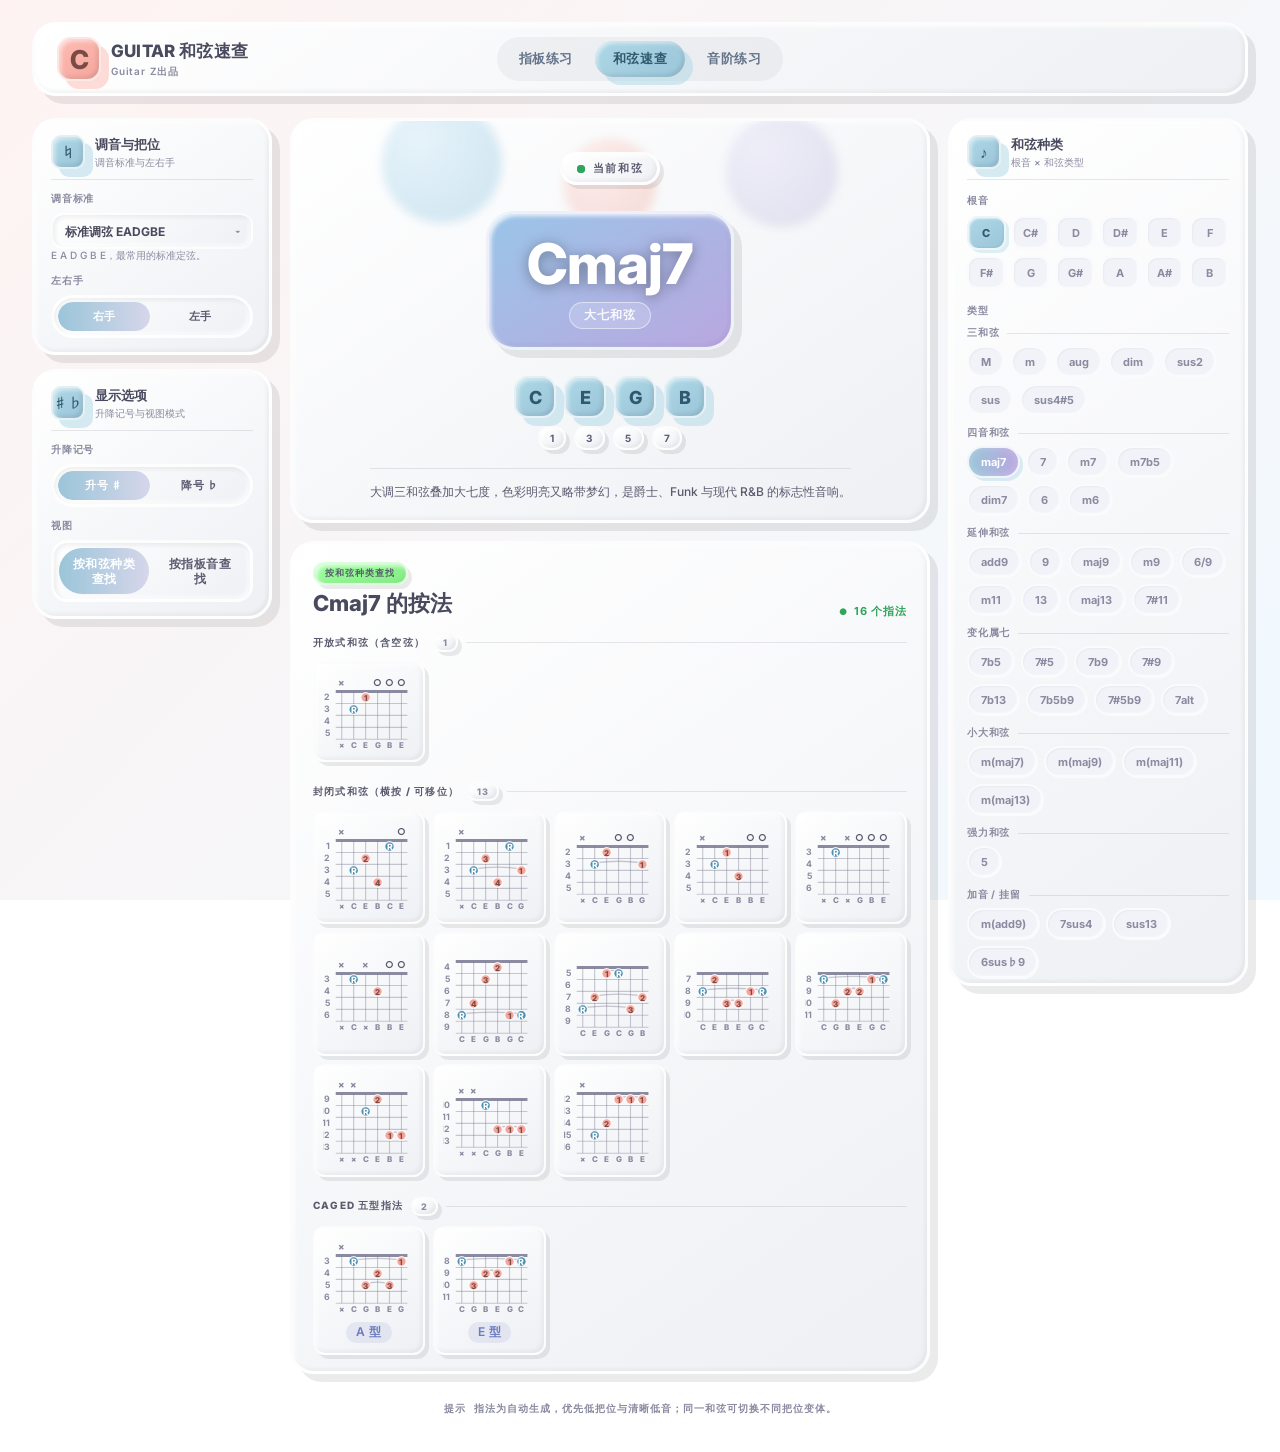
==== chords.html @ 2964bafa "fix(chords): enforce CAGED root string and use full G shape for C major" ====
<!doctype html>
<html lang="zh-CN">
  <head>
    <meta charset="UTF-8" />
    <meta name="viewport" content="width=device-width, initial-scale=1.0" />
    <meta name="theme-color" content="#fef3f2" />
    <title>GUITAR 和弦速查</title>
    <link rel="icon" href="data:image/svg+xml,%3Csvg xmlns='http://www.w3.org/2000/svg' viewBox='0 0 32 32'%3E%3Crect x='1' y='1' width='30' height='30' rx='7' fill='%23fef3f2' stroke='%23cdd3e0' stroke-width='2'/%3E%3Ctext x='16' y='23' text-anchor='middle' font-family='Arial' font-weight='bold' font-size='20' fill='%23f5a69c'%3EG%3C/text%3E%3C/svg%3E" />
    <link rel="preconnect" href="https://fonts.googleapis.com" />
    <link rel="preconnect" href="https://fonts.gstatic.com" crossorigin />
    <link href="https://fonts.googleapis.com/css2?family=Inter:wght@300;400;500;600;700;800&display=swap" rel="stylesheet" />
    <link rel="stylesheet" href="chord-styles.css?v=16" />
    <link rel="stylesheet" href="fretboard-fullscreen.css?v=1" />
  </head>
  <body>
    <main class="app-shell">
      <header class="topbar reveal fade-in">
        <a class="brand" href="chords.html" aria-label="和弦速查首页">
          <span class="brand-mark" aria-hidden="true">C</span>
          <span>
            <strong>GUITAR 和弦速查</strong>
            <small>Guitar Z出品</small>
          </span>
        </a>
        <nav class="tool-nav tabs" aria-label="工具导航">
          <a class="tool-tab" href="index.html">指板练习</a>
          <a class="tool-tab active" href="chords.html" aria-current="page">和弦速查</a>
          <a class="tool-tab" href="scales.html">音阶练习</a>
        </nav>
      </header>

      <!-- 三栏布局：左控制 → 中主区 → 右和弦种类（移动端重排为 主→右→左） -->
      <div class="chords-layout">
        <!-- 左栏：调音与把位 + 显示选项 -->
        <aside class="layout-left reveal" aria-label="设置">
          <article class="control-card brutal-shadow">
            <div class="control-title-row">
              <div class="control-icon" aria-hidden="true">♮</div>
              <div>
                <h2>调音与把位</h2>
                <p>调音标准与左右手</p>
              </div>
            </div>
            <div class="setting-block">
              <label class="setting-label" for="tuningSelect">调音标准</label>
              <div class="clay-select-wrap">
                <select id="tuningSelect" class="clay-select" aria-label="调音标准">
                  <option value="standard">标准调弦 EADGBE</option>
                  <option value="dropD">Drop D · DADGBE</option>
                  <option value="dadgad">DADGAD</option>
                  <option value="openG">Open G · DGDGBD</option>
                  <option value="openD">Open D · DADF♯AD</option>
                  <option value="eb">半音降调 · E♭A♭D♭G♭B♭E♭</option>
                </select>
              </div>
              <p class="tuning-desc" id="tuningDesc">E A D G B E，最常用的标准定弦。</p>
            </div>
            <div class="setting-block">
              <span class="setting-label">左右手</span>
              <div class="segmented" id="handSwitch" role="group" aria-label="左右手配置">
                <button type="button" data-hand="right" class="active" aria-pressed="true">右手</button>
                <button type="button" data-hand="left" aria-pressed="false">左手</button>
              </div>
            </div>
          </article>

          <article class="control-card brutal-shadow">
            <div class="control-title-row">
              <div class="control-icon" aria-hidden="true">♯♭</div>
              <div>
                <h2>显示选项</h2>
                <p>升降记号与视图模式</p>
              </div>
            </div>
            <div class="setting-block">
              <span class="setting-label">升降记号</span>
              <div class="segmented" id="accidentalSwitch" role="group" aria-label="升降记号">
                <button type="button" data-acc="sharp" class="active" aria-pressed="true">升号 ♯</button>
                <button type="button" data-acc="flat" aria-pressed="false">降号 ♭</button>
              </div>
            </div>
            <div class="setting-block">
              <span class="setting-label">视图</span>
              <div class="segmented view-switch-two-col" id="viewSwitch" role="group" aria-label="查找方式">
                <button type="button" data-view="voicing" class="active" aria-pressed="true">按和弦种类查找</button>
                <button type="button" data-view="fretboard" aria-pressed="false">按指板音查找</button>
              </div>
            </div>
          </article>
        </aside>

        <!-- 主栏：当前和弦 + 指法图 -->
        <div class="layout-main">
          <!-- 当前和弦主视觉（移到主栏顶部） -->
          <section class="hero-card reveal fade-in brutal-shadow-lg" aria-labelledby="chord-symbol">
            <div class="hero-orbs" aria-hidden="true">
              <span class="orb orb-1"></span>
              <span class="orb orb-2"></span>
              <span class="orb orb-3"></span>
            </div>
            <p class="eyebrow reveal fade-in stagger-1"><span class="pulse-dot"></span>当前和弦</p>
            <div class="chord-name-card scale-in stagger-2" aria-live="polite">
              <span id="chordSymbol">Cmaj7</span>
              <small id="chordCn">大七和弦</small>
            </div>
            <div class="chord-info">
              <div class="tone-chips" id="toneChips" aria-label="构成音"></div>
              <div class="interval-chips" id="intervalChips" aria-label="音程"></div>
            </div>
            <p class="theory-desc" id="theoryDesc"></p>
          </section>

          <!-- 指法图 -->
          <section class="fretboard-section brutal-shadow reveal" aria-labelledby="diagram-title">
            <div class="section-heading">
              <div>
                <p class="section-kicker" id="resultKicker">推荐指法</p>
                <h1 id="diagram-title">Cmaj7 的按法</h1>
              </div>
              <div class="answer-status" id="voicingHint" aria-live="polite">
                <span aria-hidden="true">●</span>
                <span id="voicingHintText">自动生成</span>
              </div>
            </div>

            <div id="voicingArea"></div>
            <div id="fretboardArea" hidden></div>
          </section>
        </div>

        <!-- 右栏：和弦种类（根音 × 类型） -->
        <aside class="layout-right reveal" aria-label="和弦种类">
          <article class="control-card chords-list-card brutal-shadow">
            <div class="control-title-row">
              <div class="control-icon" aria-hidden="true">♪</div>
              <div>
                <h2>和弦种类</h2>
                <p>根音 × 和弦类型</p>
              </div>
            </div>
            <div class="selector-block">
              <span class="selector-label">根音</span>
              <div class="root-buttons" id="rootButtons" role="group" aria-label="根音选择"></div>
            </div>
            <div class="selector-block">
              <span class="selector-label">类型</span>
              <div class="type-groups" id="typeGroups"></div>
            </div>
          </article>
        </aside>

      </div>

      <footer class="reveal fade-in">
        <span>提示</span>
        指法为自动生成，优先低把位与清晰低音；同一和弦可切换不同把位变体。
      </footer>
    </main>

    <script src="chord-engine.js?v=6"></script>
    <script src="chord-app.js?v=28"></script>
    <script>
      // 滚动触发入场动画：进入视口时添加 .in-view（播放一次）
      (function () {
        var nodes = document.querySelectorAll('.reveal');
        var reduce = window.matchMedia('(prefers-reduced-motion: reduce)').matches;
        if (reduce || !('IntersectionObserver' in window)) {
          nodes.forEach(function (el) { el.classList.add('in-view'); });
          return;
        }
        var io = new IntersectionObserver(function (entries) {
          entries.forEach(function (entry) {
            if (entry.isIntersecting) {
              entry.target.classList.add('in-view');
              io.unobserve(entry.target);
            }
          });
        }, { threshold: 0.12, rootMargin: '0px 0px -6% 0px' });
        nodes.forEach(function (el) { io.observe(el); });
      })();
    </script>
  </body>
</html>
---- chord-styles.css ----
/* ============================================================
   GUITAR 和弦速查 — Claymorphism 黏土拟态浅色主题
   与「GUITAR 指板记忆」（styles.css）保持同一套设计语言：
   浅桃→浅蓝页面渐变 + 白→浅灰中性黏土卡片 + 四色柔和彩色黏土
   （柔桃 / 宝宝蓝 / 薄荷 / 丁香）
   双重阴影 + 大圆角 + 3px 白边；hover 上浮、active 下压。
   ============================================================ */

:root {
  color-scheme: light;

  /* 页面背景：浅桃 → 浅蓝 */
  --bg: linear-gradient(135deg, #fef3f2 0%, #f0f9ff 100%);

  /* 中性黏土（卡片 / 导航栏基础） */
  --surface: linear-gradient(145deg, #ffffff, #eef0f4);

  /* 四种柔和低饱和彩色黏土 */
  --surface-pink: linear-gradient(145deg, #FDBCB4, #f5a69c);
  --surface-blue: linear-gradient(145deg, #ADD8E6, #9bc5d9);
  --surface-mint: linear-gradient(145deg, #98FF98, #88ef88);
  --surface-lilac: linear-gradient(145deg, #E6E6FA, #d6d6ea);

  --clay-border: 3px solid rgba(255, 255, 255, 0.8);
  --clay-border-sm: 2px solid rgba(255, 255, 255, 0.7);

  --shadow-clay:
    8px 8px 0 rgba(0, 0, 0, 0.08),
    inset -2px -2px 4px rgba(0, 0, 0, 0.05),
    inset 2px 2px 4px rgba(255, 255, 255, 0.8);
  --shadow-clay-lift:
    10px 10px 0 rgba(0, 0, 0, 0.08),
    inset -2px -2px 4px rgba(0, 0, 0, 0.05),
    inset 2px 2px 4px rgba(255, 255, 255, 0.8);
  --shadow-clay-sm:
    4px 4px 0 rgba(0, 0, 0, 0.08),
    inset -2px -2px 4px rgba(0, 0, 0, 0.05),
    inset 2px 2px 4px rgba(255, 255, 255, 0.8);

  --shadow-clay-pink:
    8px 8px 0 rgba(253, 188, 180, 0.5),
    inset -2px -2px 4px rgba(0, 0, 0, 0.1),
    inset 2px 2px 4px rgba(255, 255, 255, 0.6);
  --shadow-clay-blue:
    8px 8px 0 rgba(173, 216, 230, 0.5),
    inset -2px -2px 4px rgba(0, 0, 0, 0.1),
    inset 2px 2px 4px rgba(255, 255, 255, 0.6);
  --shadow-clay-mint:
    8px 8px 0 rgba(152, 255, 152, 0.5),
    inset -2px -2px 4px rgba(0, 0, 0, 0.1),
    inset 2px 2px 4px rgba(255, 255, 255, 0.6);
  --shadow-clay-lilac:
    8px 8px 0 rgba(230, 230, 250, 0.5),
    inset -2px -2px 4px rgba(0, 0, 0, 0.1),
    inset 2px 2px 4px rgba(255, 255, 255, 0.6);

  /* 文字（深灰，绝不用白字） */
  --text: #4a4a5e;
  --text-2: #5b5b70;
  --text-3: #8a8aa0;

  /* 强调色 */
  --blue: #6fa8c4;
  --blue-400: #4f8fb0;
  --purple: #a855f7;
  --purple-400: #8b3fd1;
  --pink: #f5a69c;
  --green: #2fa45a;

  /* 和弦图用色 */
  --root-fill: #4f8fb0;      /* 根音点：深蓝 */
  --tone-fill: #f5a69c;      /* 和弦音点：柔桃 */
  --tone-ink: #7a4a44;
  --diagram-line: rgba(120, 120, 140, 0.4);
  --nut-fill: #8a8aa0;

  --radius-card: 24px;
  --radius-btn: 18px;
  --radius-pill: 999px;

  --font: "Inter", "PingFang SC", "Microsoft YaHei", "Hiragino Sans GB", sans-serif;
}

* { box-sizing: border-box; }

html { scroll-behavior: smooth; }

body {
  margin: 0;
  min-width: 320px;
  max-width: 100%;
  overflow-x: hidden;
  min-height: 100vh;
  color: var(--text-2);
  background: var(--bg);
  background-attachment: fixed;
  font-family: var(--font);
  font-weight: 500;
  -webkit-font-smoothing: antialiased;
  text-rendering: optimizeLegibility;
}

button, input, select { font: inherit; }
button { color: inherit; cursor: pointer; }
[hidden] { display: none !important; }

.sr-only {
  position: absolute; width: 1px; height: 1px; padding: 0; margin: -1px;
  overflow: hidden; clip: rect(0, 0, 0, 0); white-space: nowrap; border: 0;
}

.brutal-shadow { box-shadow: var(--shadow-clay); }
.brutal-shadow-lg { box-shadow: var(--shadow-clay); }
.brutal-shadow-hover { transition: transform .25s ease, box-shadow .25s ease; }

.app-shell {
  position: relative;
  width: 100%;
  max-width: 100%;
  margin: 0;
  padding: 22px 32px 24px;
}

/* ===================== 顶栏 ===================== */
.topbar {
  display: grid;
  grid-template-columns: 1fr auto 1fr;
  align-items: center;
  gap: 8px;
  min-height: 54px;
  padding: 9px 16px;
  margin-bottom: 18px;
  background: var(--surface);
  border: var(--clay-border);
  border-radius: var(--radius-card);
  box-shadow: var(--shadow-clay);
}
.brand { justify-self: start; }
.tool-nav { justify-self: center; }

.brand {
  display: flex;
  gap: 10px;
  align-items: center;
  color: var(--text);
  text-decoration: none;
}

.brand-mark {
  display: grid;
  width: 36px;
  height: 36px;
  place-items: center;
  color: #7a4a44;
  background: var(--surface-pink);
  border: var(--clay-border-sm);
  border-radius: 12px;
  font-size: 20px;
  font-weight: 800;
  box-shadow: var(--shadow-clay-pink);
}

.brand strong, .brand small { display: block; }
.brand strong { font-size: 14px; font-weight: 800; letter-spacing: 0.01em; color: var(--text); }
.brand small { margin-top: 2px; font-size: 9px; font-weight: 600; color: var(--text-3); letter-spacing: 0.08em; }

.tool-nav { display: flex; align-items: center; gap: 8px; }
.tool-link {
  display: inline-flex;
  align-items: center;
  gap: 6px;
  padding: 8px 14px;
  color: #2f5a6e;
  background: var(--surface-blue);
  border: var(--clay-border-sm);
  border-radius: var(--radius-pill);
  font-size: 11px;
  font-weight: 700;
  letter-spacing: 0.04em;
  text-decoration: none;
  box-shadow: var(--shadow-clay-blue);
  transition: transform .2s ease, box-shadow .2s ease, filter .2s ease;
}
.tool-link:hover { transform: translateY(-2px); filter: brightness(1.05); }
.tool-link:active { transform: translateY(1px); }
.tool-link:focus-visible { outline: 3px solid var(--purple-400); outline-offset: 2px; }

/* 顶栏双 Tab 切换器（指板练习 ↔ 和弦速查） */
.tool-nav.tabs {
  gap: 4px;
  padding: 4px;
  margin-right: 0;
  background: rgba(15, 23, 42, 0.04);
  border-radius: var(--radius-pill);
}
.tool-tab {
  display: inline-flex;
  align-items: center;
  justify-content: center;
  padding: 7px 16px;
  border-radius: var(--radius-pill);
  font-size: 12px;
  font-weight: 700;
  letter-spacing: 0.04em;
  color: #64748b;
  text-decoration: none;
  white-space: nowrap;
  transition: transform .2s ease, box-shadow .2s ease, filter .2s ease, background .2s ease, color .2s ease;
}
.tool-tab:hover { color: #2f5a6e; }
.tool-tab.active {
  color: #2f5a6e;
  background: var(--surface-blue);
  box-shadow: var(--shadow-clay-blue);
}
.tool-tab.active:hover { filter: brightness(1.05); }
.tool-tab:active { transform: translateY(1px); }
.tool-tab:focus-visible { outline: 3px solid var(--purple-400); outline-offset: 2px; }

@media (min-width: 1041px) {
  .topbar { min-height: 72px; padding: 12px 22px; margin-bottom: 22px; }
  .brand-mark { width: 44px; height: 44px; font-size: 26px; border-radius: 14px; }
  .brand strong { font-size: 17px; }
  .brand small { font-size: 10px; }
  .tool-link { padding: 9px 16px; font-size: 12px; }
  .tool-tab { padding: 9px 18px; font-size: 13px; }

  /* 三栏：随屏加宽放大侧栏与间距，与指板练习页保持同一套布局逻辑 */
  .chords-layout { grid-template-columns: minmax(260px, 300px) minmax(0, 1fr) minmax(260px, 300px); gap: 24px; }
  .layout-left { gap: 16px; }
  .control-card { padding: 16px 18px 14px; }
  .control-card h2 { font-size: 15px; }
  .section-heading h1 { font-size: 28px; }
  .fretboard-section { padding: 20px 26px 20px; }
}

/* 超宽屏：增加外边距呼吸感，并适度放大侧栏，与指板练习页一致 */
@media (min-width: 1600px) {
  .app-shell { padding: 26px 48px 28px; }
  .chords-layout { grid-template-columns: minmax(300px, 340px) minmax(0, 1fr) minmax(300px, 340px); gap: 32px; }
  .section-heading h1 { font-size: 32px; }
}

/* ===================== 当前和弦 Hero ===================== */
.chord-hero {
  position: relative;
  padding: 6px 0 18px;
  text-align: center;
  overflow: visible;
}

.hero-orbs {
  position: absolute;
  left: 0; right: 0; top: -30px;
  height: 320px;
  pointer-events: none;
  z-index: 0;
}
.orb {
  position: absolute;
  border-radius: 50%;
  filter: blur(5px);
  opacity: 0.5;
  will-change: transform;
}
.orb-1 { width: 120px; height: 120px; left: 14%; top: 10px; background: radial-gradient(circle at 30% 30%, #cfe8f5, #aed6ea 70%); animation: float 6s ease-in-out infinite; }
.orb-2 { width: 92px; height: 92px; left: 50%; margin-left: -46px; top: 46px; background: radial-gradient(circle at 30% 30%, #fbe0db, #f5c4bb 70%); animation: float 7s ease-in-out infinite 0.6s; }
.orb-3 { width: 112px; height: 112px; right: 14%; top: 22px; background: radial-gradient(circle at 30% 30%, #e4e2f7, #d2cfe9 70%); animation: float 6.5s ease-in-out infinite 1.2s; }

.eyebrow {
  position: relative;
  z-index: 1;
  display: inline-flex;
  align-items: center;
  gap: 8px;
  margin-bottom: 14px;
  padding: 6px 14px;
  color: var(--text-2);
  background: var(--surface);
  border: var(--clay-border);
  border-radius: var(--radius-pill);
  box-shadow: var(--shadow-clay-sm);
  font-size: 11px;
  font-weight: 700;
  letter-spacing: 0.14em;
  text-transform: uppercase;
}

.pulse-dot {
  display: inline-block;
  width: 8px; height: 8px;
  border-radius: 50%;
  background: var(--green);
  position: relative;
}
.pulse-dot::after {
  content: "";
  position: absolute;
  inset: 0;
  border-radius: 50%;
  background: var(--green);
  animation: pulse-ring 1.6s ease-out infinite;
}

.chord-name-card {
  position: relative;
  z-index: 1;
  display: inline-flex;
  flex-direction: column;
  align-items: center;
  justify-content: center;
  min-width: 300px;
  padding: 26px 44px 22px;
  color: #fff;
  background: linear-gradient(145deg, #9bc5e8, #b9a7e0);
  border: var(--clay-border);
  border-radius: 28px;
  box-shadow: var(--shadow-clay);
  transition: transform .3s ease, box-shadow .3s ease;
}
.chord-name-card:hover {
  transform: translateY(-6px) scale(1.02);
  box-shadow: var(--shadow-clay-lift);
}
.chord-name-card span {
  font-family: var(--font);
  font-size: 56px;
  line-height: 1;
  font-weight: 800;
  letter-spacing: -0.02em;
  text-shadow: 0 2px 14px rgba(0, 0, 0, 0.35);
}
.chord-name-card small {
  margin-top: 10px;
  padding: 4px 14px;
  color: rgba(255, 255, 255, 0.92);
  background: rgba(255, 255, 255, 0.18);
  border: 1px solid rgba(255, 255, 255, 0.5);
  border-radius: var(--radius-pill);
  font-size: 12px;
  font-weight: 700;
  letter-spacing: 0.1em;
}
.chord-name-card.pop span { animation: chord-pop 320ms ease; }

.chord-info {
  position: relative;
  z-index: 1;
  display: flex;
  flex-direction: column;
  align-items: center;
  gap: 8px;
  margin-top: 14px;
}

.tone-chips, .interval-chips { display: flex; flex-wrap: wrap; justify-content: center; gap: 8px; }
.tone-chips .chip {
  display: grid;
  place-items: center;
  min-width: 42px;
  height: 42px;
  padding: 0 12px;
  color: #2f5a6e;
  background: var(--surface-blue);
  border: var(--clay-border-sm);
  border-radius: 14px;
  font-weight: 800;
  font-size: 18px;
  box-shadow: var(--shadow-clay-blue);
}
.interval-chips .chip {
  padding: 4px 10px;
  color: var(--text-2);
  background: var(--surface);
  border: var(--clay-border-sm);
  border-radius: var(--radius-pill);
  font-size: 10px;
  font-weight: 700;
  letter-spacing: 0.06em;
  box-shadow: var(--shadow-clay-sm);
}

/* ===================== 三栏布局（oolimo 风格） ===================== */
/* DOM 顺序：左控制 → 中主区 → 右和弦种类 → 理论（桌面理论置于主栏下方，移动端置于末尾） */
.chords-layout {
  display: grid;
  gap: 18px;
  align-items: start;
  grid-template-columns: minmax(220px, 240px) minmax(0, 1fr) minmax(280px, 300px);
  grid-template-areas:
    "left main right";
}

.layout-left {
  grid-area: left;
  display: grid;
  gap: 14px;
  align-self: start;
  position: sticky;
  top: 16px;
}

.layout-main {
  grid-area: main;
  display: flex;
  flex-direction: column;
  gap: 18px;
  min-width: 0;
}

.layout-right {
  grid-area: right;
  align-self: start;
  position: sticky;
  top: 16px;
}

/* 当前和弦 Hero 卡（置于主栏顶部） */
.hero-card {
  position: relative;
  display: flex;
  flex-direction: column;
  align-items: center;
  gap: 12px;
  padding: 20px 18px 18px;
  overflow: hidden;
  background: var(--surface);
  border: var(--clay-border);
  border-radius: var(--radius-card);
  box-shadow: var(--shadow-clay);
  transition: box-shadow .3s ease;
}
.hero-card:hover { box-shadow: var(--shadow-clay-lift); }
.hero-card .hero-orbs { position: absolute; left: 0; right: 0; top: -28px; height: 180px; z-index: 0; pointer-events: none; }
.hero-card .eyebrow { z-index: 1; }
.hero-card .chord-name-card { z-index: 1; min-width: 0; padding: 22px 38px 18px; }
.hero-card .chord-info { z-index: 1; }

/* 右栏：和弦种类卡片（列表较长时内部滚动） */
.chords-list-card {
  max-height: calc(100vh - 32px);
  overflow-y: auto;
  scrollbar-width: thin;
  scrollbar-color: var(--text-3) transparent;
}
.chords-list-card::-webkit-scrollbar { width: 8px; }
.chords-list-card::-webkit-scrollbar-thumb { background: rgba(120, 120, 140, 0.35); border-radius: var(--radius-pill); }
.chords-list-card .selector-block:first-of-type { margin-top: 12px; }
/* 右栏空间较窄，根音按钮稍紧凑（仍保持一行 12 个） */
.layout-right .root-btn { padding: 8px 0; font-size: 11px; border-radius: 11px; }

/* ===================== 控制卡片（侧栏） ===================== */
.control-card {
  position: relative;
  padding: 14px 16px 14px;
  overflow: hidden;
  background: var(--surface);
  border: var(--clay-border);
  border-radius: var(--radius-card);
  box-shadow: var(--shadow-clay);
  display: flex;
  flex-direction: column;
  transition: opacity .7s ease, transform .7s ease, translate .3s ease,
              box-shadow .3s ease, border-color .3s ease;
}
.control-card:hover {
  translate: 0 -6px;
  box-shadow: var(--shadow-clay-lift);
  border-color: rgba(255, 255, 255, 0.95);
}

.control-title-row {
  display: grid;
  grid-template-columns: 34px 1fr;
  gap: 10px;
  align-items: center;
  padding-bottom: 10px;
  border-bottom: 1px solid rgba(120, 120, 140, 0.18);
}
.control-icon {
  display: grid;
  width: 34px; height: 34px;
  place-items: center;
  color: #2f5a6e;
  background: var(--surface-blue);
  border: var(--clay-border-sm);
  border-radius: 10px;
  font-size: 15px;
  box-shadow: var(--shadow-clay-blue);
}
.control-card h2 { margin: 0 0 2px; font-size: 13px; font-weight: 700; color: var(--text); }
.control-card p { margin: 0; font-size: 10px; font-weight: 500; color: var(--text-3); line-height: 1.3; }

.setting-block { margin-top: 12px; }
.setting-block:first-of-type { margin-top: 10px; }
.setting-label {
  display: block;
  margin-bottom: 7px;
  font-size: 10px;
  font-weight: 700;
  text-transform: uppercase;
  letter-spacing: 0.08em;
  color: var(--text-3);
}
.tuning-desc { margin: 8px 0 0; font-size: 10px; font-weight: 500; line-height: 1.45; color: var(--text-3); }

/* 黏土下拉 */
.clay-select-wrap { position: relative; }
.clay-select {
  appearance: none;
  -webkit-appearance: none;
  width: 100%;
  height: 36px;
  padding: 0 34px 0 12px;
  color: var(--text);
  background: var(--surface);
  border: var(--clay-border-sm);
  border-radius: 12px;
  font-size: 12px;
  font-weight: 700;
  cursor: pointer;
  box-shadow: inset 2px 2px 5px rgba(0, 0, 0, 0.07), inset -2px -2px 5px rgba(255, 255, 255, 0.8);
  outline: none;
}
.clay-select:focus-visible { outline: 3px solid var(--purple-400); outline-offset: 2px; }
.clay-select-wrap::after {
  content: "▾";
  position: absolute;
  top: 50%;
  right: 12px;
  transform: translateY(-50%);
  color: var(--text-3);
  font-size: 11px;
  pointer-events: none;
}

/* 分段控件（左右手 / 升降号 / 视图） */
.segmented {
  display: flex;
  padding: 4px;
  gap: 4px;
  background: var(--surface);
  border: var(--clay-border);
  border-radius: var(--radius-pill);
  box-shadow: inset 2px 2px 5px rgba(0, 0, 0, 0.07), inset -2px -2px 5px rgba(255, 255, 255, 0.8);
}
.segmented button {
  position: relative;
  overflow: hidden;
  z-index: 0;
  flex: 1 1 0;
  min-width: 0;
  padding: 7px 8px;
  background: transparent;
  border: 0;
  border-radius: var(--radius-pill);
  cursor: pointer;
  font-size: 11px;
  font-weight: 700;
  letter-spacing: 0.04em;
  color: var(--text-2);
  white-space: nowrap;
  transition: color .3s ease;
}
.segmented button::before {
  content: "";
  position: absolute;
  inset: 0;
  background: linear-gradient(90deg, #9bc5d9, #d6d6ea);
  border-radius: var(--radius-pill);
  transform: scaleX(0);
  transform-origin: left;
  transition: transform .3s ease;
  z-index: -1;
}
.segmented button:hover { color: var(--text); }
.segmented button:hover::before { transform: scaleX(1); }
.segmented button.active { color: #fff; }
.segmented button.active::before { transform: scaleX(1); }

/* 视图切换：两列并排大按钮 */
.view-switch-two-col {
  display: grid;
  grid-template-columns: 1fr 1fr;
  padding: 5px;
  gap: 6px;
  border-radius: 16px;
}
.view-switch-two-col button {
  display: flex;
  align-items: center;
  justify-content: center;
  min-height: 44px;
  padding: 8px 10px;
  border-radius: 12px;
  font-size: 12px;
  font-weight: 700;
  line-height: 1.25;
  text-align: center;
  white-space: normal;
}
.segmented button:focus-visible { outline: 3px solid var(--purple-400); outline-offset: 2px; }

/* ===================== 选择卡片 ===================== */
.selector-section {
  padding: 16px 20px 18px;
  background: var(--surface);
  border: var(--clay-border);
  border-radius: 24px;
  box-shadow: var(--shadow-clay);
}

.section-heading {
  display: flex;
  align-items: flex-end;
  justify-content: space-between;
  gap: 12px;
  margin-bottom: 14px;
  flex-wrap: wrap;
}
.section-kicker {
  display: inline-block;
  margin: 0 0 4px;
  padding: 3px 10px;
  color: var(--text-2);
  background: var(--surface-mint);
  border: var(--clay-border-sm);
  border-radius: var(--radius-pill);
  font-size: 9px;
  font-weight: 700;
  letter-spacing: 0.12em;
  text-transform: uppercase;
  box-shadow: var(--shadow-clay-sm);
}
.section-heading h1 {
  margin: 0;
  font-size: 22px;
  font-weight: 800;
  color: var(--text);
}

.selector-block { margin-top: 14px; }
.selector-block:first-of-type { margin-top: 4px; }
.selector-label {
  display: block;
  margin-bottom: 8px;
  font-size: 10px;
  font-weight: 700;
  text-transform: uppercase;
  letter-spacing: 0.1em;
  color: var(--text-3);
}

/* 根音按钮：12 个拆为两行（每行 6 个） */
.root-buttons {
  display: grid;
  grid-template-columns: repeat(6, 1fr);
  gap: 6px;
}
.root-btn {
  appearance: none;
  -webkit-appearance: none;
  position: relative;
  padding: 9px 0;
  background: #f1f3f8;
  border: 2px solid rgba(255, 255, 255, 0.7);
  border-radius: 12px;
  font-size: 12px;
  font-weight: 700;
  color: var(--text-3);
  cursor: pointer;
  box-shadow: inset 1px 1px 2px rgba(0, 0, 0, 0.04), inset -1px -1px 2px rgba(255, 255, 255, 0.85);
  transition: transform .15s ease, box-shadow .2s ease, background .2s ease, color .2s ease;
  touch-action: manipulation;
  -webkit-tap-highlight-color: transparent;
  user-select: none;
}
.root-btn:hover { transform: translateY(-2px); color: var(--text-2); }
.root-btn:active { transform: translateY(1px); }
.root-btn.active {
  color: #2f5a6e;
  font-weight: 800;
  background: linear-gradient(145deg, #ADD8E6, #9bc5d9);
  border-color: rgba(255, 255, 255, 0.8);
  box-shadow: 3px 3px 0 rgba(173, 216, 230, 0.4), inset -1px -1px 2px rgba(0, 0, 0, 0.06), inset 1px 1px 2px rgba(255, 255, 255, 0.6);
}
.root-btn:focus-visible { outline: 3px solid var(--purple-400); outline-offset: 2px; }

/* 和弦类型分组 */
.type-groups { display: flex; flex-direction: column; gap: 10px; }
.type-group-head {
  display: flex;
  align-items: center;
  gap: 8px;
  margin-bottom: 6px;
}
.type-group-head span {
  font-size: 10px;
  font-weight: 700;
  letter-spacing: 0.08em;
  text-transform: uppercase;
  color: var(--text-3);
}
.type-group-head::after {
  content: "";
  flex: 1;
  height: 1px;
  background: rgba(120, 120, 140, 0.18);
}
.type-group-btns { display: flex; flex-wrap: wrap; gap: 6px; }
.type-btn {
  appearance: none;
  -webkit-appearance: none;
  padding: 7px 12px;
  background: #f1f3f8;
  border: 2px solid rgba(255, 255, 255, 0.7);
  border-radius: var(--radius-pill);
  font-size: 11px;
  font-weight: 700;
  color: var(--text-3);
  cursor: pointer;
  box-shadow: inset 1px 1px 2px rgba(0, 0, 0, 0.04), inset -1px -1px 2px rgba(255, 255, 255, 0.85);
  transition: transform .15s ease, box-shadow .2s ease, background .2s ease, color .2s ease;
  touch-action: manipulation;
  -webkit-tap-highlight-color: transparent;
  user-select: none;
}
.type-btn:hover { transform: translateY(-2px); color: var(--text-2); }
.type-btn:active { transform: translateY(1px); }
.type-btn.active {
  color: #fff;
  background: linear-gradient(90deg, #9bc5d9, #b9a7e0);
  border-color: rgba(255, 255, 255, 0.85);
  box-shadow: 3px 3px 0 rgba(173, 216, 230, 0.45), inset 0 0 8px rgba(255, 255, 255, 0.25);
}
.type-btn:focus-visible { outline: 3px solid var(--purple-400); outline-offset: 2px; }

/* ===================== 指法图卡片 ===================== */
.fretboard-section {
  position: relative;
  padding: 16px 20px 16px;
  background: var(--surface);
  border: var(--clay-border);
  border-radius: 24px;
  box-shadow: var(--shadow-clay);
}

.answer-status {
  display: flex;
  align-items: center;
  gap: 6px;
  font-size: 11px;
  font-weight: 700;
  text-transform: uppercase;
  letter-spacing: 0.08em;
  color: var(--text-3);
}
.answer-status > span:first-child { color: var(--text-3); font-size: 9px; }
.answer-status.visible { color: var(--green); }
.answer-status.visible > span:first-child { color: var(--green); }

/* 变体分组（oolimo 风格 MUST KNOW / OPEN / MOVEABLE / CAPO） */
.voicing-section { margin-top: 14px; }
.voicing-section + .voicing-section { margin-top: 20px; }
.voicing-section-title {
  display: flex;
  align-items: center;
  gap: 8px;
  margin: 0 0 10px;
  font-size: 10px;
  font-weight: 800;
  letter-spacing: 0.12em;
  text-transform: uppercase;
  color: var(--text-2);
}
.voicing-section-title::after {
  content: "";
  flex: 1;
  height: 1px;
  background: rgba(120, 120, 140, 0.18);
}
.voicing-section-count {
  padding: 2px 8px;
  color: var(--text-3);
  background: var(--surface);
  border: var(--clay-border-sm);
  border-radius: var(--radius-pill);
  font-size: 9px;
  font-weight: 800;
  box-shadow: var(--shadow-clay-sm);
}

/* 变体网格 */
.voicing-grid {
  display: grid;
  grid-template-columns: repeat(5, minmax(0, 1fr));
  gap: 8px;
  margin-top: 4px;
}
.voicing-card {
  display: flex;
  flex-direction: column;
  align-items: center;
  justify-content: center;
  margin: 0;
  padding: 10px 8px;
  width: 100%;
  min-width: 0;
  background: var(--surface);
  border: var(--clay-border-sm);
  border-radius: 12px;
  box-shadow: var(--shadow-clay-sm);
  transition: translate .25s ease, box-shadow .25s ease;
}
.voicing-card:hover { translate: 0 -4px; box-shadow: var(--shadow-clay); }
.voicing-shape-tag {
  margin-top: 8px;
  font-size: 12px;
  font-weight: 600;
  letter-spacing: .04em;
  color: var(--accent, #6b7bbd);
  background: color-mix(in srgb, var(--accent, #6b7bbd) 12%, transparent);
  border-radius: 999px;
  padding: 2px 10px;
}
.chord-diagram {
  margin: 0;
  width: 100%;
  max-width: 100%;
  line-height: 0;
  display: flex;
  justify-content: center;
}
.chord-diagram svg {
  width: 100%;
  height: auto;
  max-width: 150px; /* 放大：原 110px，删除说明文字后让指法图更大 */
}

/* SVG 内文本（放大后字号同步上调，保持清晰） */
.diagram-fretnum { font-family: var(--font); font-size: 11px; font-weight: 700; fill: var(--text-3); }
.diagram-stringname { font-family: var(--font); font-size: 10px; font-weight: 800; fill: var(--text-3); }
.diagram-root { font-family: var(--font); font-size: 11px; font-weight: 800; fill: #ffffff; }
.diagram-finger { font-family: var(--font); font-size: 10px; font-weight: 800; fill: var(--tone-ink); }
.diagram-open { font-family: var(--font); font-size: 12px; font-weight: 800; fill: var(--text-2); }
.diagram-mute { font-family: var(--font); font-size: 12px; font-weight: 800; fill: var(--text-3); }

/* 全指板图（横向滚动 + 分段动态加载） */
.fretboard-scroll {
  margin-top: 4px;
  display: flex;
  align-items: stretch;
  overflow-x: auto;
  padding: 4px 4px 8px;
  scrollbar-color: var(--text-3) transparent;
  scrollbar-width: thin;
  -webkit-overflow-scrolling: touch;
  scroll-behavior: smooth;
}
.fretboard-part { flex: 0 0 auto; }
.fretboard-part svg { display: block; }
.fretboard-more {
  flex: 0 0 auto;
  min-width: 150px;
  display: flex;
  flex-direction: column;
  align-items: center;
  justify-content: center;
  gap: 8px;
  padding: 0 18px;
  color: var(--text-3);
  font-size: 11px;
  font-weight: 700;
  text-align: center;
  border-left: 1px dashed rgba(120, 120, 140, 0.45);
}
.fretboard-more-arrow { font-size: 13px; }
.fretboard-more-text { letter-spacing: 0.5px; }
.fretboard-scroll::-webkit-scrollbar { height: 10px; }
.fretboard-scroll::-webkit-scrollbar-thumb { background: rgba(120, 120, 140, 0.4); border-radius: var(--radius-pill); }
.full-fretboard svg { display: block; }

/* 指板标记切换（级数 / 音名） */
.fretboard-label-switch {
  display: flex;
  align-items: center;
  justify-content: center;
  gap: 10px;
  margin-top: 10px;
}
.fretboard-label-title { font-size: 11px; font-weight: 700; color: var(--text-3); }
.fretboard-label-switch .segmented button { padding: 5px 12px; }
.diagram-fb-label { font-family: var(--font); font-size: 10px; font-weight: 800; fill: var(--tone-ink); }

/* 指板点击发声交互 */
.fb-string-strip { cursor: pointer; }
.fb-string-strip:hover { fill: rgba(79, 143, 176, 0.07); }
.fb-hit-ring { pointer-events: none; animation: fb-hit-pulse 340ms ease-out forwards; }
@keyframes fb-hit-pulse {
  0% { r: 8; opacity: 1; stroke-width: 3; }
  100% { r: 28; opacity: 0; stroke-width: 0; }
}

/* ===================== 和弦描述（hero 内 + 空状态复用） ===================== */
.theory-desc {
  margin: 2px 0 0;
  font-size: 12px;
  font-weight: 500;
  line-height: 1.75;
  color: var(--text-2);
}
.hero-card .theory-desc {
  text-align: center;
  max-width: 520px;
  margin: 6px auto 0;
  padding-top: 12px;
  border-top: 1px solid rgba(120, 120, 140, 0.18);
}

/* ===================== 页脚 ===================== */
footer {
  display: flex;
  align-items: center;
  justify-content: center;
  gap: 6px;
  padding: 12px 0;
  margin-top: 16px;
  font-size: 10px;
  font-weight: 700;
  text-transform: uppercase;
  letter-spacing: 0.1em;
  color: var(--text-3);
}
footer > span { margin-right: 2px; }

/* ===================== 入场动画 ===================== */
.reveal { opacity: 0; }
.reveal.in-view {
  opacity: 1;
  animation-name: slideUp;
  animation-duration: .7s;
  animation-timing-function: ease;
  animation-fill-mode: both;
}
.reveal.fade-in.in-view {
  animation-name: fadeIn;
  animation-duration: .7s;
  animation-timing-function: ease;
  animation-fill-mode: both;
}
.reveal.scale-in.in-view {
  animation-name: scaleIn;
  animation-duration: .6s;
  animation-timing-function: ease;
  animation-fill-mode: both;
}
.stagger-1 { animation-delay: .1s; }
.stagger-2 { animation-delay: .2s; }

@keyframes fadeIn { from { opacity: 0; } to { opacity: 1; } }
@keyframes slideUp { from { opacity: 0; transform: translateY(40px); } to { opacity: 1; transform: translateY(0); } }
@keyframes scaleIn { from { opacity: 0; transform: scale(0.8); } to { opacity: 1; transform: scale(1); } }
@keyframes chord-pop {
  0% { opacity: 0; transform: scale(0.6) rotate(-3deg); }
  100% { opacity: 1; transform: scale(1) rotate(0); }
}
@keyframes float {
  0%, 100% { transform: translateY(0); }
  50% { transform: translateY(-12px); }
}
@keyframes pulse-ring {
  0% { transform: scale(1); opacity: 0.7; }
  100% { transform: scale(2.4); opacity: 0; }
}

/* ===================== 响应式（三栏 → 单栏） ===================== */

/* 平板 761–1040px：压缩左右栏，保持三栏并排 */
@media (min-width: 761px) and (max-width: 1040px) {
  .chords-layout {
    grid-template-columns: minmax(196px, 224px) minmax(0, 1fr) minmax(196px, 224px);
    gap: 12px;
  }
  .layout-left, .layout-right { position: static; }
  .chords-list-card { max-height: none; overflow: visible; }
  .root-buttons { grid-template-columns: repeat(6, 1fr); }
  .voicing-grid { grid-template-columns: repeat(4, minmax(0, 1fr)); gap: 9px; }
}

/* 移动端 ≤760px：单栏，顺序 主区 → 和弦列表 → 控制 → 理论 */
@media (max-width: 760px) {
  .app-shell { width: 100%; margin-top: 14px; padding: 14px 14px 14px; }
  .topbar { min-height: 46px; padding: 6px 12px; margin-bottom: 10px; }
  .brand-mark { width: 30px; height: 30px; font-size: 16px; }
  .brand strong { font-size: 12px; }
  .brand small { font-size: 8px; }
  .tool-nav.tabs { padding: 3px; margin-right: 0; }
  .tool-tab { padding: 5px 10px; font-size: 10px; }

  .chords-layout {
    grid-template-columns: minmax(0, 1fr);
    grid-template-areas:
      "main"
      "right"
      "left";
    gap: 12px;
  }
  .layout-left, .layout-right { position: static; }
  .chords-list-card { max-height: none; overflow: visible; }

  .hero-card { padding: 14px 12px; }
  .hero-orbs { height: 150px; top: -20px; }
  .orb-1 { width: 66px; height: 66px; }
  .orb-2 { width: 50px; height: 50px; margin-left: -25px; }
  .orb-3 { width: 60px; height: 60px; }
  .eyebrow { margin-bottom: 8px; padding: 5px 12px; font-size: 9px; }

  .chord-name-card { min-width: 0; padding: 16px 24px 14px; border-radius: 22px; }
  .chord-name-card span { font-size: 40px; }
  .chord-name-card small { font-size: 10px; margin-top: 7px; }

  .tone-chips .chip { min-width: 34px; height: 34px; font-size: 15px; border-radius: 11px; }

  .selector-section,
  .fretboard-section,
  .hero-card { padding: 12px 14px; border-radius: 18px; }

  .section-heading h1 { font-size: 17px; }

  .root-buttons { grid-template-columns: repeat(6, 1fr); gap: 5px; }
  .root-btn { padding: 8px 0; font-size: 11px; border-radius: 10px; }

  .type-btn { padding: 6px 10px; font-size: 10px; }

  /* 控制卡片在移动端堆叠为单列（仅两张） */
  .layout-left .control-card { padding: 12px 14px; }
  .layout-right .control-card { padding: 12px 14px; }

  /* 右栏和弦列表：类型按钮横向滚动，避免溢出 */
  .layout-right .type-group-btns {
    flex-wrap: nowrap;
    overflow-x: auto;
    width: 100%;
    min-width: 0;
    padding-bottom: 4px;
    scrollbar-width: thin;
    scrollbar-color: var(--text-3) transparent;
    -webkit-overflow-scrolling: touch;
  }
  .layout-right .type-btn { flex: 0 0 auto; }

  .voicing-grid { grid-template-columns: repeat(3, minmax(0, 1fr)); gap: 9px; }
  .chord-diagram svg { max-width: 100%; }

  footer { margin-top: 12px; padding: 9px 0; font-size: 8px; }
}

/* 矮视口（≤760 宽且 ≤780 高）：进一步压缩 */
@media (max-height: 780px) and (max-width: 760px) {
  .app-shell { margin-top: 8px; padding-bottom: 10px; }
  .topbar { min-height: 40px; padding: 4px 12px; margin-bottom: 6px; }
  .brand-mark { width: 26px; height: 26px; font-size: 14px; }
  .brand strong { font-size: 11px; }
  .chord-name-card { padding: 12px 20px 12px; }
  .chord-name-card span { font-size: 32px; }
  .chord-name-card small { font-size: 9px; margin-top: 5px; }
  .tone-chips { gap: 5px; }
  .tone-chips .chip { min-width: 28px; height: 28px; font-size: 12px; }
  .interval-chips .chip { padding: 2px 8px; font-size: 8px; }
  .chords-layout { gap: 8px; }
  .root-btn { padding: 5px 0; font-size: 10px; }
  .type-btn { padding: 4px 8px; font-size: 9px; }
  .layout-left .control-card,
  .layout-right .control-card { padding: 9px 11px; }
  .voicing-grid { gap: 8px; }
  footer { margin-top: 8px; padding: 6px 0; font-size: 7px; }
}

/* ===================== 降低动效偏好 ===================== */
@media (prefers-reduced-motion: reduce) {
  *, *::before, *::after {
    scroll-behavior: auto !important;
    animation-duration: 0.01ms !important;
    animation-iteration-count: 1 !important;
    transition-duration: 0.01ms !important;
  }
  .reveal { opacity: 1 !important; transform: none !important; }
  .reveal.in-view { animation: none !important; }
  .orb { animation: none !important; }
  .pulse-dot::after { animation: none !important; }
  .control-card:hover,
  .chord-name-card:hover,
  .voicing-card:hover { transform: none !important; translate: none !important; }
}

/* ===================== 探索模式（全指板选音） ===================== */
.picker-summary {
  display: flex;
  flex-direction: column;
  gap: 6px;
  padding: 12px 14px 14px;
  background: var(--surface);
  border: var(--clay-border-sm);
  border-radius: 12px;
  box-shadow: var(--shadow-clay-sm);
  margin-bottom: 14px;
}
.picker-summary-row {
  display: flex;
  align-items: center;
  gap: 12px;
  flex-wrap: wrap;
}
.picker-summary-label {
  font-size: 11px;
  font-weight: 800;
  letter-spacing: 0.08em;
  color: var(--text-2);
  text-transform: uppercase;
}
.picker-tone-chips {
  flex: 1;
  min-height: 28px;
  display: flex;
  align-items: center;
  gap: 6px;
  flex-wrap: wrap;
}
.picker-empty-text {
  font-size: 11px;
  color: var(--text-3);
  font-weight: 600;
}
.picker-clear-btn {
  padding: 6px 14px;
  font-size: 11px;
  font-weight: 800;
  letter-spacing: 0.04em;
  color: var(--text-2);
  background: var(--surface);
  border: var(--clay-border-sm);
  border-radius: var(--radius-pill);
  cursor: pointer;
  transition: transform .15s ease, color .15s ease;
}
.picker-clear-btn:hover:not(:disabled) { transform: translateY(-1px); color: var(--green); }
.picker-clear-btn:disabled { opacity: 0.45; cursor: not-allowed; }

.picker-fretboard { cursor: crosshair; }

.picker-matches {
  margin-top: 18px;
  padding-top: 14px;
  border-top: 1px dashed rgba(120, 120, 140, 0.18);
}
.picker-matches-title {
  margin: 0 0 10px;
  font-size: 12px;
  font-weight: 800;
  letter-spacing: 0.1em;
  color: var(--text-2);
  text-transform: uppercase;
  display: flex;
  align-items: center;
  gap: 8px;
}
.picker-matches-title::after {
  content: "";
  flex: 1;
  height: 1px;
  background: rgba(120, 120, 140, 0.18);
}
.picker-matches-count {
  background: var(--surface-pink);
  color: #7a4a44;
  padding: 2px 10px;
  border-radius: var(--radius-pill);
  font-size: 11px;
  font-weight: 800;
}
.picker-grid { grid-template-columns: repeat(auto-fill, minmax(140px, 1fr)); }

.picker-card { padding: 8px 8px 10px; align-items: center; }
.chord-card-symbol {
  font-size: 13px;
  font-weight: 800;
  color: var(--text);
  line-height: 1;
  margin-bottom: 4px;
}
.chord-card-notes {
  display: flex;
  flex-wrap: wrap;
  gap: 4px;
  justify-content: center;
  margin-top: 4px;
}
.chord-note-chip {
  display: inline-flex;
  align-items: baseline;
  gap: 2px;
  padding: 2px 7px;
  font-size: 10px;
  font-weight: 800;
}
.chord-note-name { line-height: 1; }
.chord-note-deg {
  font-size: 8px;
  font-weight: 800;
  color: var(--green);
  position: relative;
  top: -3px;
  margin-left: 1px;
}

/* ===== 探索模式：匹配和弦卡片可点击跳转 ===== */
.picker-jump-card {
  cursor: pointer;
  position: relative;
  border: 1px solid var(--accent, #f5a69c);
  transition: translate .25s ease, box-shadow .25s ease, border-color .25s ease;
}
.picker-jump-card:hover,
.picker-jump-card:focus-visible {
  translate: 0 -4px;
  box-shadow: var(--shadow-clay);
  outline: none;
  border-color: #b96e64;
}
.picker-jump-card:focus-visible { box-shadow: 0 0 0 3px rgba(245,166,156,0.4); }
.picker-jump-card:active { translate: 0 -1px; }

/* ===== 详情模式：从探索跳入时的高亮首卡 ===== */
.picker-detail-block {
  margin-bottom: 18px;
  padding: 14px 14px 16px;
  border: 1px solid rgba(245, 166, 156, 0.5);
  border-radius: 16px;
  background: linear-gradient(180deg, rgba(254, 243, 242, 0.7), rgba(255, 255, 255, 0.4));
}
.picker-detail-banner {
  display: flex;
  align-items: center;
  justify-content: space-between;
  gap: 12px;
  margin-bottom: 10px;
  flex-wrap: wrap;
}
.picker-detail-banner-text {
  display: flex;
  align-items: center;
  gap: 10px;
  flex-wrap: wrap;
  min-width: 0;
}
.picker-detail-tag {
  display: inline-block;
  padding: 3px 10px;
  font-size: 11px;
  font-weight: 800;
  color: #7a4a44;
  background: var(--surface-pink, #fde6e1);
  border: 1px solid rgba(245,166,156,0.7);
  border-radius: 999px;
  letter-spacing: 0.04em;
}
.picker-detail-meta {
  font-size: 12px;
  font-weight: 600;
  color: var(--text-2, #6b7280);
  line-height: 1.4;
}
.picker-back-btn {
  display: inline-flex;
  align-items: center;
  gap: 4px;
  padding: 7px 14px;
  font-size: 12px;
  font-weight: 800;
  color: var(--text, #1f2937);
  background: var(--surface, #ffffff);
  border: 1px solid #cfd5e0;
  border-radius: 999px;
  cursor: pointer;
  transition: translate .15s ease, box-shadow .15s ease, border-color .15s ease;
  white-space: nowrap;
}
.picker-back-btn:hover,
.picker-back-btn:focus-visible {
  translate: 0 -2px;
  box-shadow: var(--shadow-clay-sm, 0 2px 0 #d2d6e0);
  border-color: #b96e64;
  outline: none;
}
.picker-back-btn:active { translate: 0 0; }

/* 详情首卡：放大展示 */
.detail-card {
  border: 1px solid rgba(245, 166, 156, 0.55);
  background: #fff;
}
.detail-diagram { padding: 6px 0 4px; }
.detail-diagram svg { max-width: 240px; } /* 放大：原 160px，详情首卡占更大空间 */

@media (max-width: 640px) {
  .picker-detail-banner { gap: 8px; }
  .picker-back-btn { padding: 6px 12px; font-size: 11px; }
  .detail-diagram svg { max-width: 200px; }
}
---- fretboard-fullscreen.css ----
/* ===================== 指板全屏标注 ===================== */
/* 设计变量复用 chord-styles.css 中定义的 --text / --text-3 / --surface / --purple-400 / --radius-pill / --font */

.fb-fullscreen-btn {
  appearance: none;
  -webkit-appearance: none;
  border: 2px solid rgba(255, 255, 255, 0.8);
  border-radius: 12px;
  padding: 8px 14px;
  font-family: var(--font);
  font-size: 13px;
  font-weight: 700;
  cursor: pointer;
  color: #2f5a6e;
  background: linear-gradient(145deg, #ADD8E6, #9bc5d9);
  box-shadow: 3px 3px 0 rgba(173, 216, 230, 0.35), inset -1px -1px 2px rgba(0, 0, 0, 0.06), inset 1px 1px 2px rgba(255, 255, 255, 0.6);
  transition: transform .15s ease, box-shadow .2s ease;
  white-space: nowrap;
}
.fb-fullscreen-btn:hover { transform: translateY(-2px); }
.fb-fullscreen-btn:active { transform: translateY(1px); }
.fb-fullscreen-btn:focus-visible { outline: 3px solid var(--purple-400); outline-offset: 2px; }

/* 全屏遮罩 */
.fb-fullscreen-overlay {
  position: fixed;
  inset: 0;
  z-index: 9999;
  display: none;
  flex-direction: column;
  background: radial-gradient(circle at 50% 0%, #2a2f3a 0%, #1b1f27 70%);
  color: #f4f6fb;
  font-family: var(--font);
  touch-action: none;
}
.fb-fullscreen-overlay.open { display: flex; }
.fb-fullscreen-overlay * { box-sizing: border-box; }

/* 顶部工具栏 */
.fb-fs-toolbar {
  display: flex;
  align-items: center;
  gap: 14px;
  flex-wrap: wrap;
  padding: 10px 16px;
  background: rgba(20, 24, 32, 0.92);
  border-bottom: 1px solid rgba(255, 255, 255, 0.08);
  -webkit-backdrop-filter: blur(6px);
  backdrop-filter: blur(6px);
}
.fb-fs-toolbar .fb-fs-title {
  font-size: 15px;
  font-weight: 800;
  letter-spacing: 0.02em;
  margin-right: auto;
  display: flex;
  align-items: center;
  gap: 8px;
}
.fb-fs-toolbar .fb-fs-title .dot {
  width: 9px; height: 9px; border-radius: 50%;
  background: #9bc5d9; box-shadow: 0 0 8px #9bc5d9;
}

/* 工具组 */
.fb-fs-group {
  display: flex;
  align-items: center;
  gap: 6px;
  padding: 4px;
  border-radius: 12px;
  background: rgba(255, 255, 255, 0.06);
}
.fb-fs-group .fb-fs-label {
  font-size: 10px;
  font-weight: 700;
  color: rgba(244, 246, 251, 0.55);
  padding-left: 6px;
}
.fb-fs-tool {
  appearance: none;
  -webkit-appearance: none;
  border: 1px solid rgba(255, 255, 255, 0.12);
  background: rgba(255, 255, 255, 0.04);
  color: #f4f6fb;
  border-radius: 9px;
  padding: 7px 10px;
  font-size: 16px;
  line-height: 1;
  cursor: pointer;
  min-width: 38px;
  transition: background .15s ease, border-color .15s ease, transform .1s ease;
}
.fb-fs-tool:hover { background: rgba(255, 255, 255, 0.12); }
.fb-fs-tool:active { transform: scale(0.94); }
.fb-fs-tool.active {
  background: linear-gradient(145deg, #9bc5d9, #d6d6ea);
  border-color: rgba(255, 255, 255, 0.5);
  color: #1b1f27;
  box-shadow: 0 0 0 2px rgba(155, 197, 217, 0.4);
}
.fb-fs-tool:focus-visible { outline: 3px solid var(--purple-400); outline-offset: 2px; }

/* 颜色样本 */
.fb-fs-swatch {
  width: 26px; height: 26px;
  border-radius: 50%;
  border: 2px solid rgba(255, 255, 255, 0.5);
  cursor: pointer;
  padding: 0;
  transition: transform .12s ease, box-shadow .15s ease;
}
.fb-fs-swatch:hover { transform: scale(1.12); }
.fb-fs-swatch.active { box-shadow: 0 0 0 3px rgba(255, 255, 255, 0.85); }

/* 粗细 */
.fb-fs-size {
  appearance: none;
  -webkit-appearance: none;
  width: 84px;
  height: 6px;
  border-radius: 999px;
  background: rgba(255, 255, 255, 0.25);
  outline: none;
}
/* 擦除范围：默认隐藏，选中橡皮擦时显示 */
.fb-fs-eraser-size { display: none; }
.fb-fs-size::-webkit-slider-thumb {
  -webkit-appearance: none; appearance: none;
  width: 18px; height: 18px; border-radius: 50%;
  background: #9bc5d9; border: 2px solid #fff; cursor: pointer;
}
.fb-fs-size::-moz-range-thumb {
  width: 18px; height: 18px; border-radius: 50%;
  background: #9bc5d9; border: 2px solid #fff; cursor: pointer;
}

/* 退出按钮 */
.fb-fs-exit {
  appearance: none;
  -webkit-appearance: none;
  border: 1px solid rgba(255, 255, 255, 0.2);
  background: rgba(255, 90, 90, 0.18);
  color: #ffd9d9;
  border-radius: 10px;
  padding: 8px 14px;
  font-size: 13px;
  font-weight: 700;
  cursor: pointer;
}
.fb-fs-exit:hover { background: rgba(255, 90, 90, 0.32); }
.fb-fs-exit:focus-visible { outline: 3px solid var(--purple-400); outline-offset: 2px; }

/* 舞台：承载克隆指板 + 标注层 */
.fb-fs-stage {
  position: relative;
  flex: 1 1 auto;
  overflow: hidden;
  display: flex;
  align-items: center;
  justify-content: center;
}
.fb-fs-stage-inner {
  position: relative;
  transform-origin: center center;
  will-change: transform;
}
.fb-fs-stage-inner svg { display: block; }

/* 标注画布覆盖在指板克隆之上 */
.fb-fs-canvas {
  position: absolute;
  inset: 0;
  width: 100%;
  height: 100%;
  touch-action: none;
  cursor: crosshair;
}
.fb-fs-stage-inner.text-mode .fb-fs-canvas { cursor: text; }

/* 文字输入浮层 */
.fb-fs-text-input {
  position: absolute;
  z-index: 10;
  min-width: 60px;
  padding: 4px 8px;
  border: 2px dashed #ffffff;
  border-radius: 8px;
  background: rgba(27, 31, 39, 0.6);
  color: #fff;
  font-family: var(--font);
  font-weight: 700;
  outline: none;
  transform: translate(-50%, -50%);
}
.fb-fs-text-input-fixed {
  position: fixed;
  left: 0;
  top: 0;
}

.fb-fs-hint {
  flex: 0 0 auto;
  text-align: center;
  font-size: 11px;
  color: rgba(244, 246, 251, 0.5);
  padding: 6px 10px 10px;
}

/* 导出提示 */
.fb-fs-toast {
  position: fixed;
  left: 50%;
  bottom: 48px;
  transform: translateX(-50%) translateY(12px);
  background: rgba(20, 24, 32, 0.92);
  border: 1px solid rgba(255, 255, 255, 0.2);
  color: #f4f6fb;
  font-size: 13px;
  font-weight: 700;
  padding: 9px 18px;
  border-radius: 999px;
  opacity: 0;
  pointer-events: none;
  transition: opacity .2s ease, transform .2s ease;
  z-index: 10001;
}
.fb-fs-toast.show { opacity: 1; transform: translateX(-50%) translateY(0); }

/* 移动端：工具栏紧凑、可横向滚动 */
@media (max-width: 760px) {
  .fb-fs-toolbar {
    gap: 8px;
    padding: 8px 10px;
    overflow-x: auto;
    flex-wrap: nowrap;
    -webkit-overflow-scrolling: touch;
  }
  .fb-fs-toolbar .fb-fs-title { font-size: 13px; margin-right: 8px; }
  .fb-fs-group { gap: 4px; padding: 3px; }
  .fb-fs-group .fb-fs-label { display: none; }
  .fb-fs-tool { padding: 6px 8px; font-size: 14px; min-width: 34px; }
  .fb-fs-swatch { width: 22px; height: 22px; }
  .fb-fs-size { width: 60px; }
  .fb-fs-exit { padding: 6px 10px; font-size: 12px; }
  .fb-fs-hint { font-size: 10px; }
}
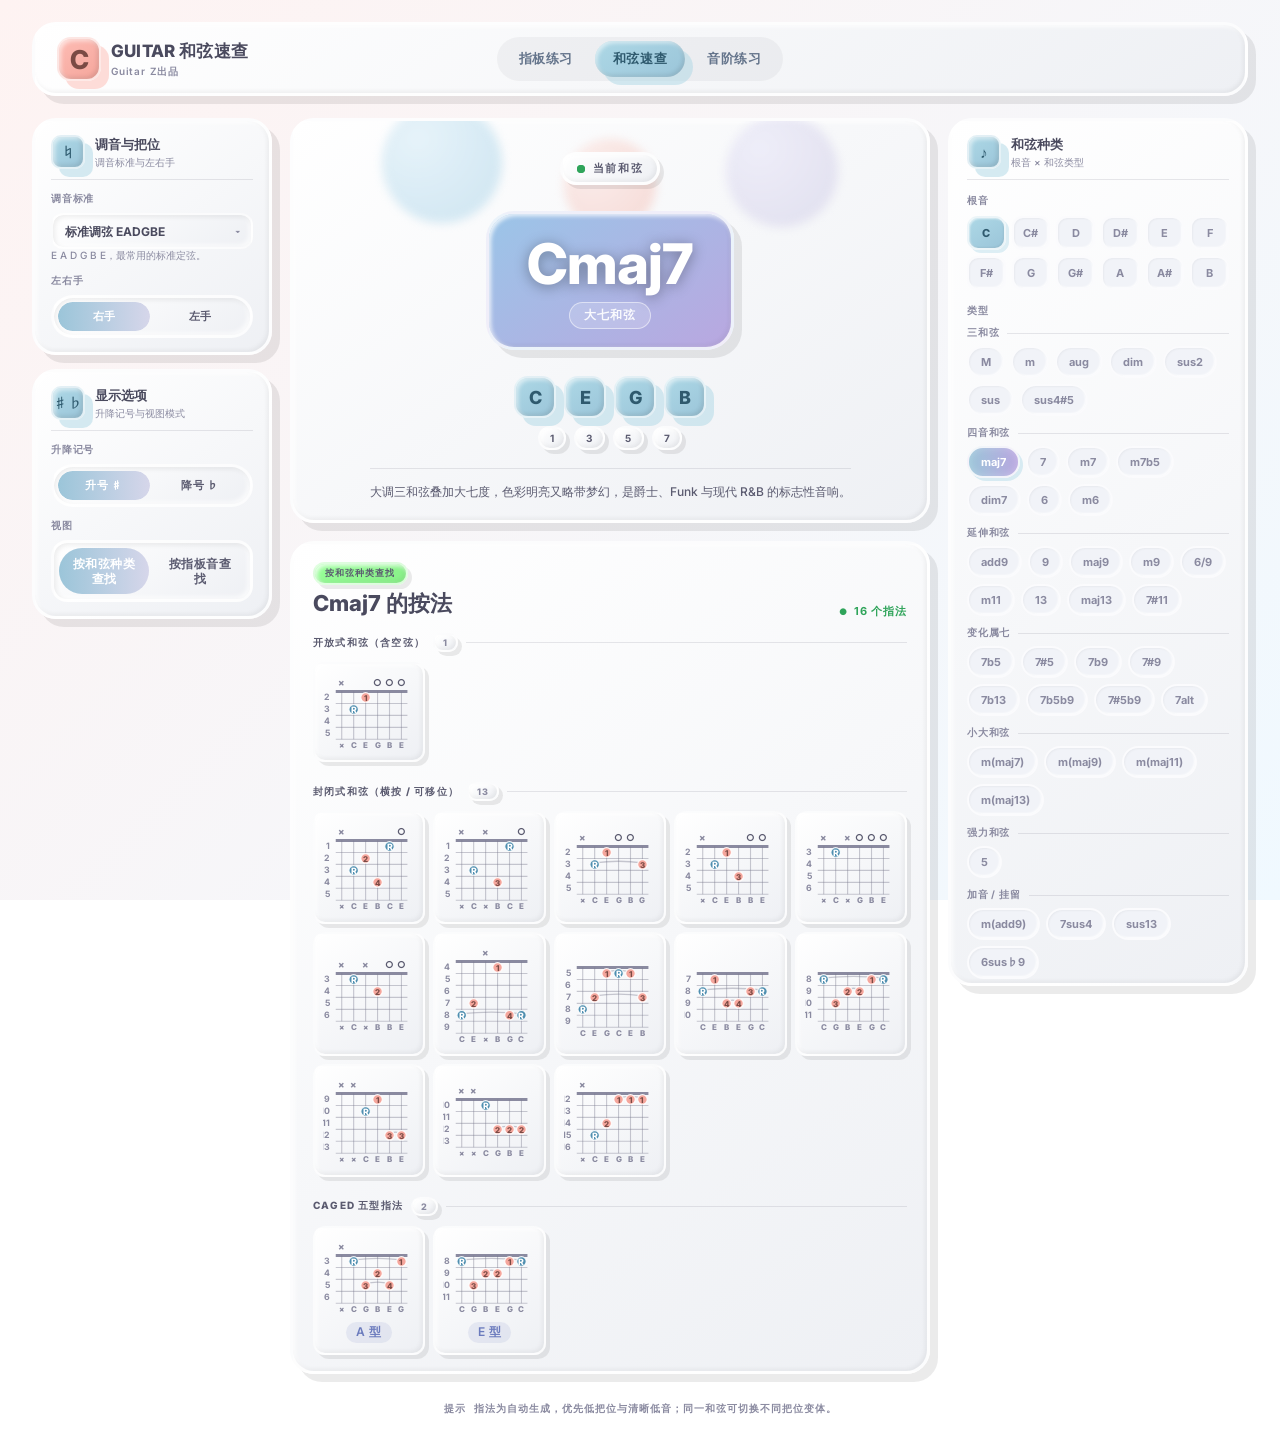
==== commit d0e0d6b3: "fix(chords): enforce playable 4-finger fingering and realistic barres" ====
--- a/chords.html
+++ b/chords.html
@@ -157,7 +157,7 @@
       </footer>
     </main>
 
-    <script src="chord-engine.js?v=6"></script>
+    <script src="chord-engine.js?v=7"></script>
     <script src="chord-app.js?v=28"></script>
     <script>
       // 滚动触发入场动画：进入视口时添加 .in-view（播放一次）
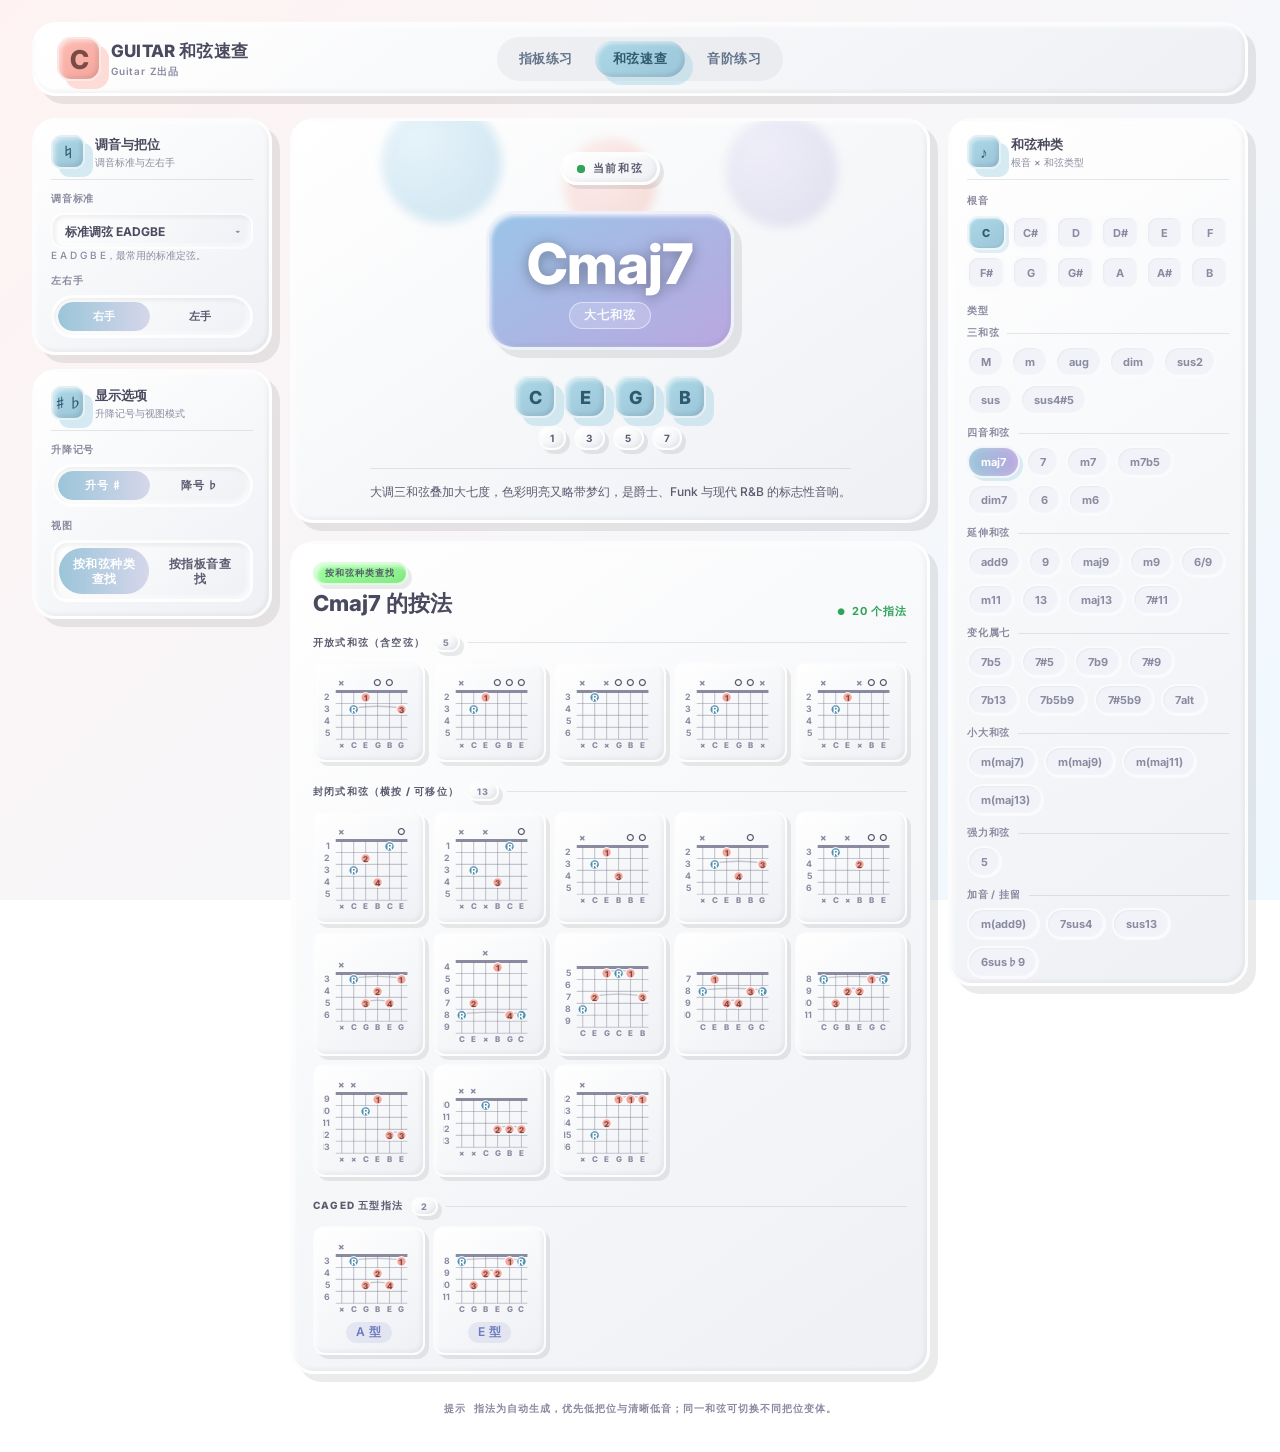
==== commit d1c28c8a: "fix(chords): stop transposing open-string shapes; open chords now derived from tuning" ====
--- a/chords.html
+++ b/chords.html
@@ -157,7 +157,7 @@
       </footer>
     </main>
 
-    <script src="chord-engine.js?v=7"></script>
+    <script src="chord-engine.js?v=8"></script>
     <script src="chord-app.js?v=28"></script>
     <script>
       // 滚动触发入场动画：进入视口时添加 .in-view（播放一次）
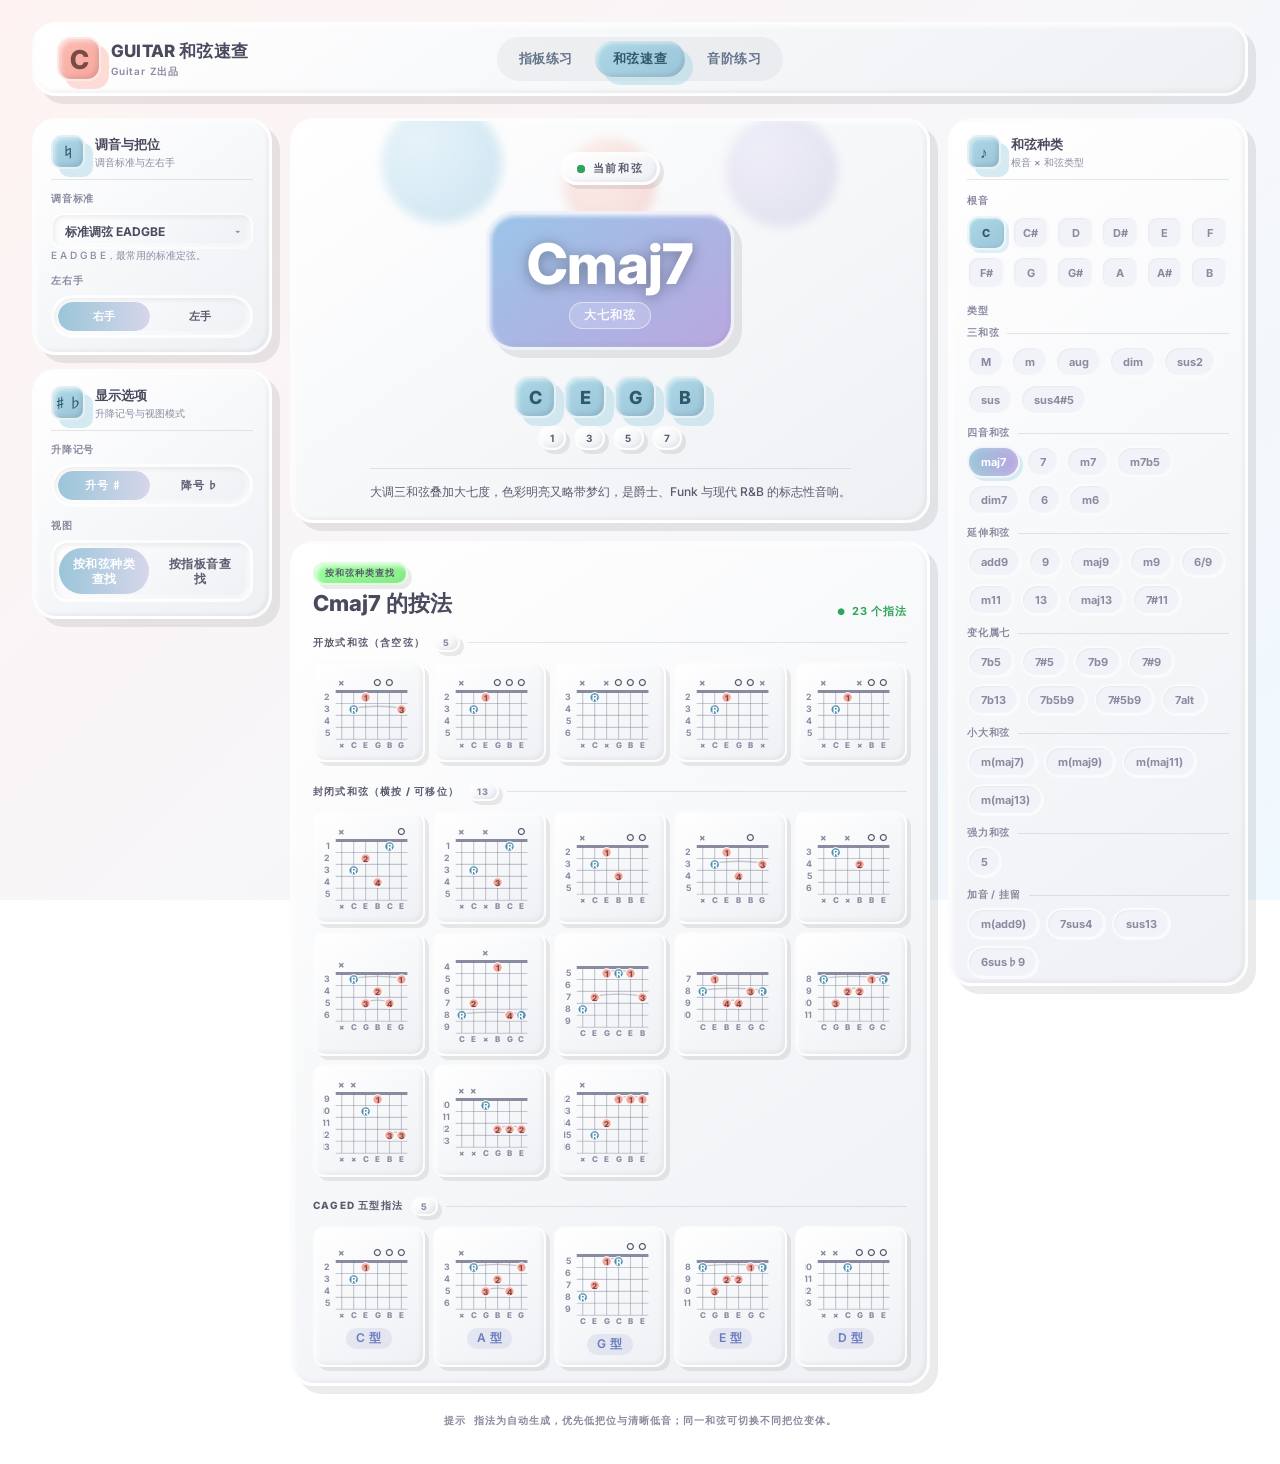
==== commit 7682b9bf: "fix(chords): rewrite CAGED generator to support open-string forms; add C/G/D for 7/maj7/m7" ====
--- a/chords.html
+++ b/chords.html
@@ -157,7 +157,7 @@
       </footer>
     </main>
 
-    <script src="chord-engine.js?v=8"></script>
+    <script src="chord-engine.js?v=10"></script>
     <script src="chord-app.js?v=28"></script>
     <script>
       // 滚动触发入场动画：进入视口时添加 .in-view（播放一次）
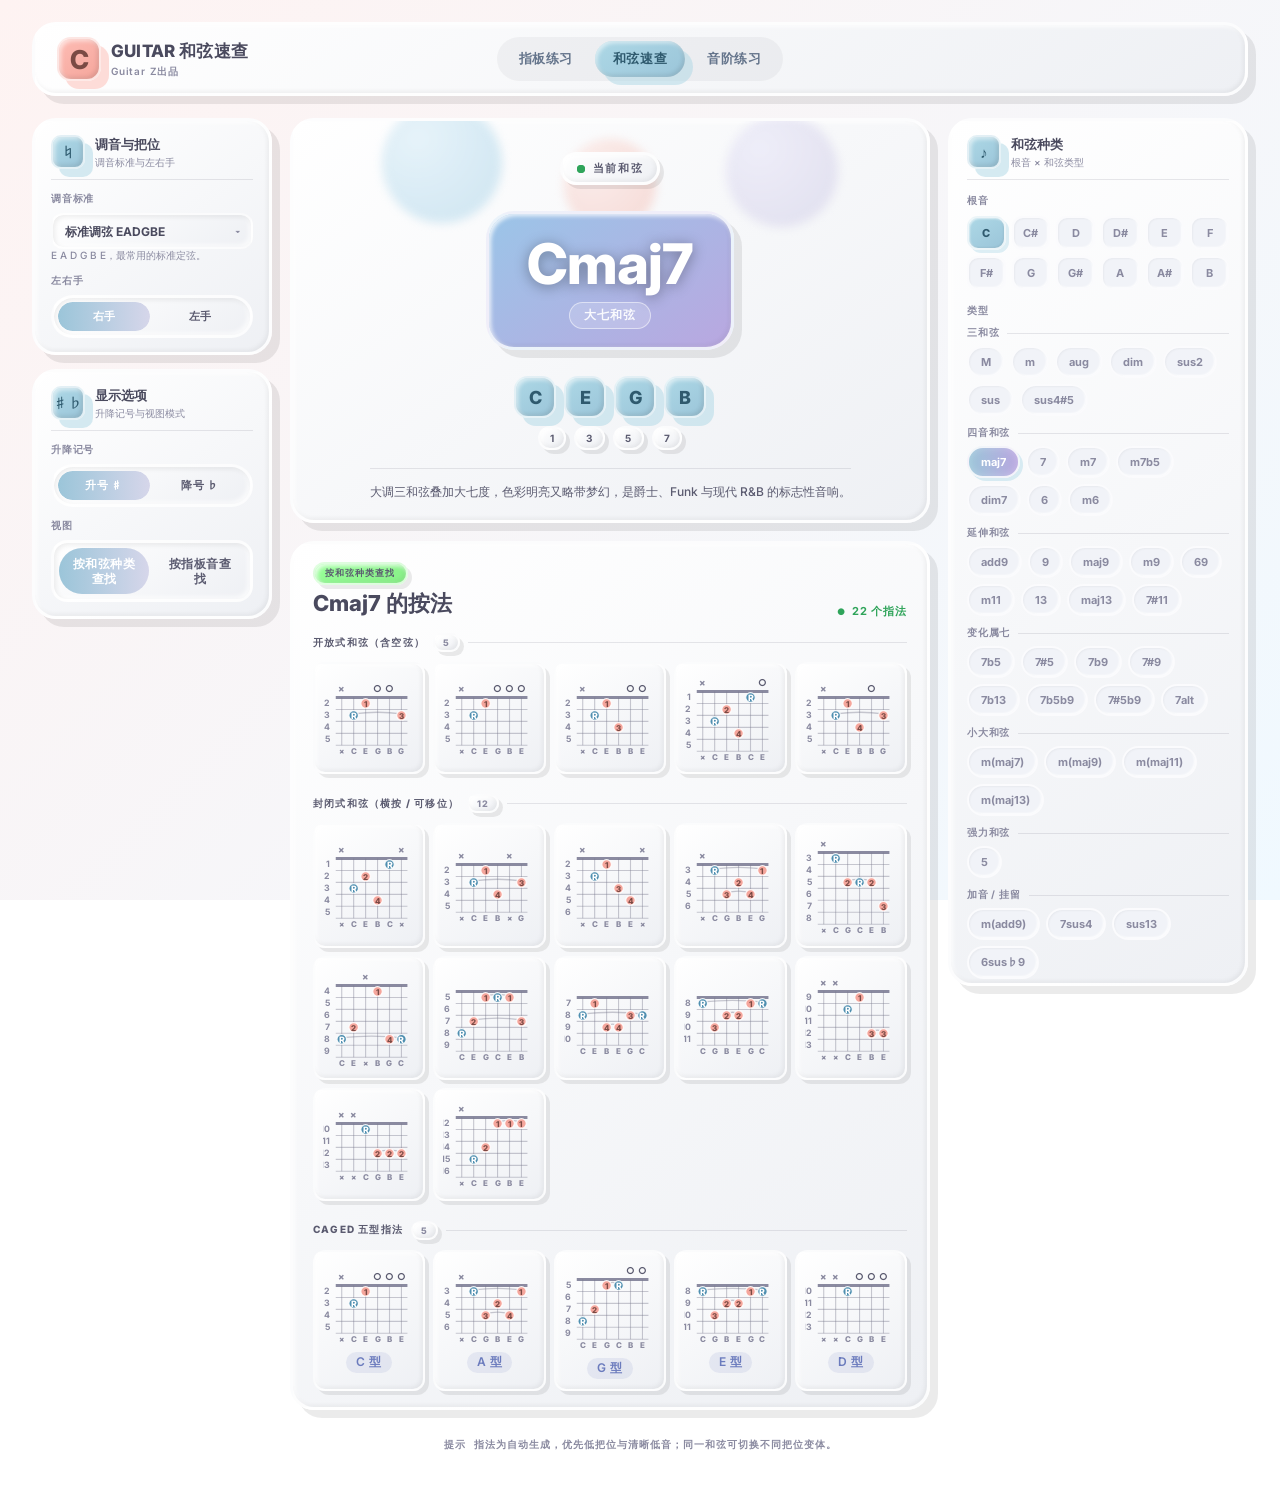
==== commit 0efdb47b: "fix: 六九和弦标记改为 X69；收紧手指分配连续性并修正 open 分类" ====
--- a/chords.html
+++ b/chords.html
@@ -157,7 +157,7 @@
       </footer>
     </main>
 
-    <script src="chord-engine.js?v=10"></script>
+    <script src="chord-engine.js?v=11"></script>
     <script src="chord-app.js?v=28"></script>
     <script>
       // 滚动触发入场动画：进入视口时添加 .in-view（播放一次）
